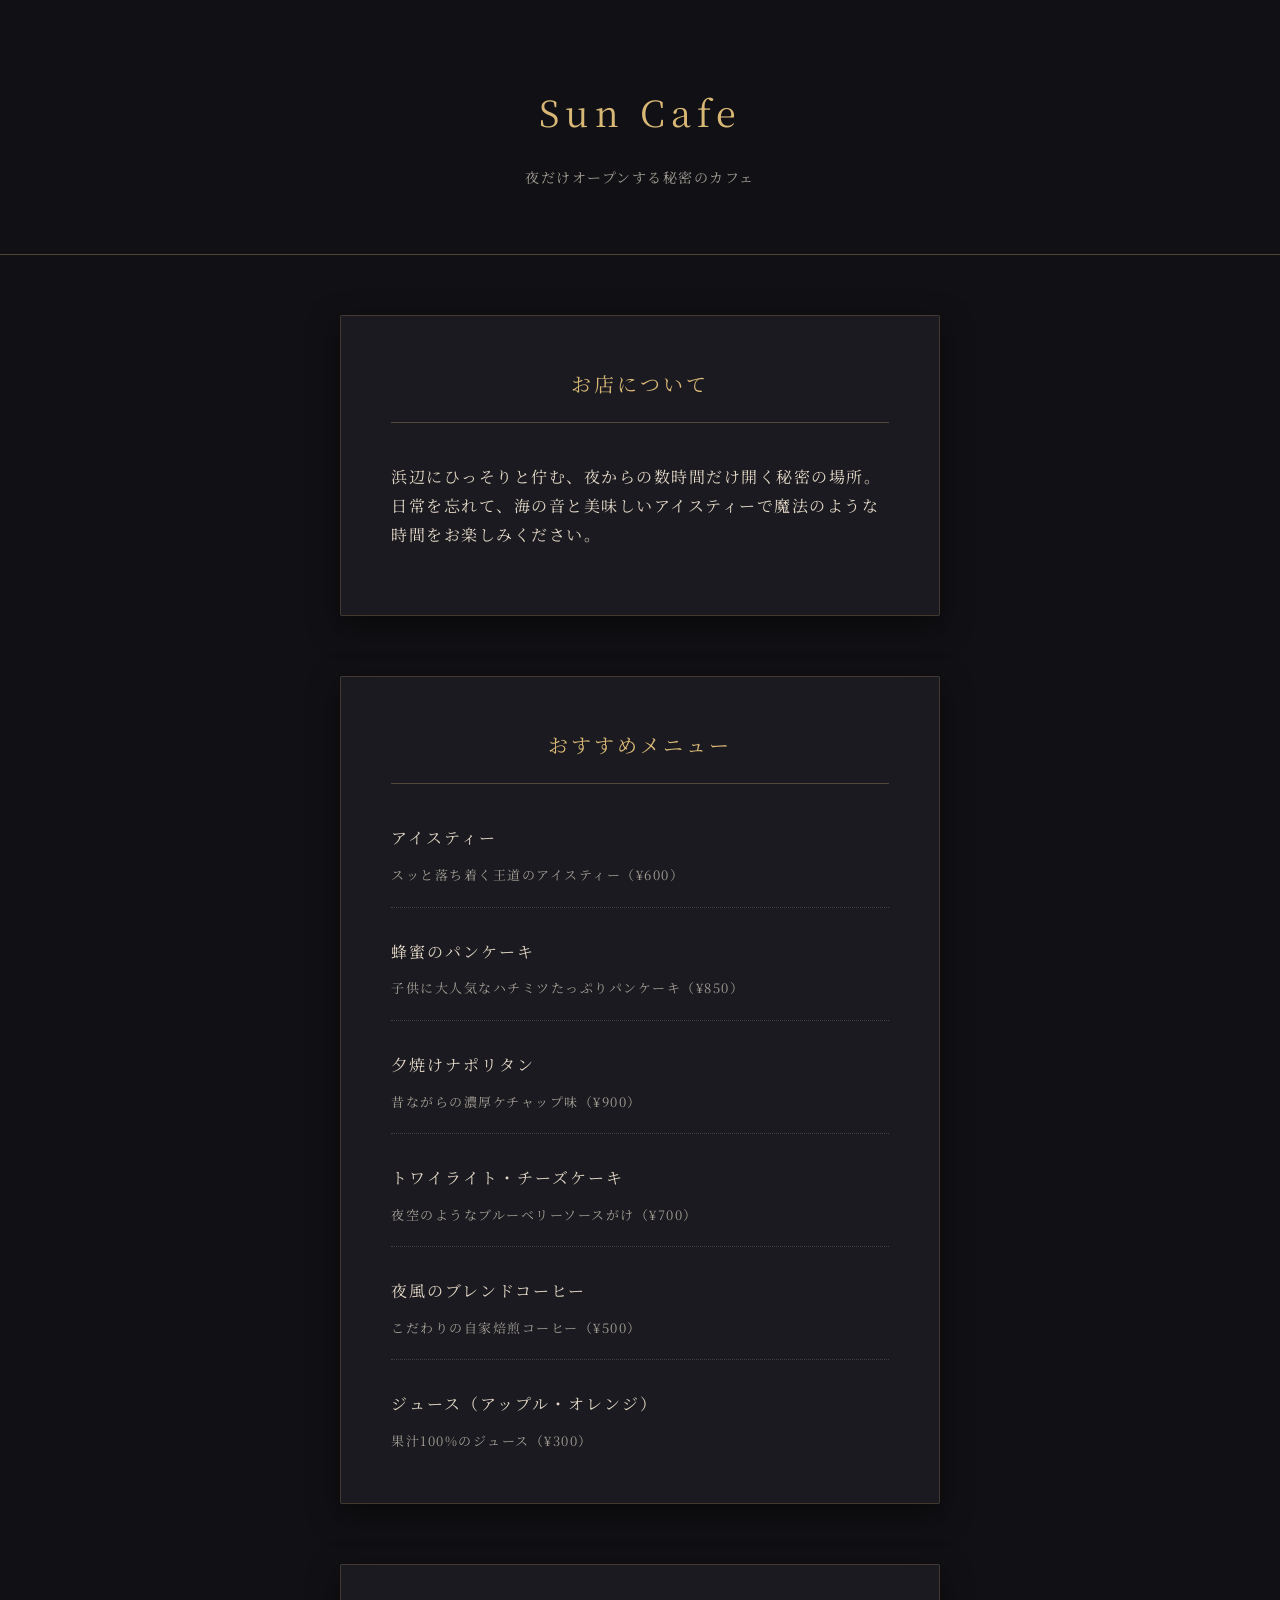
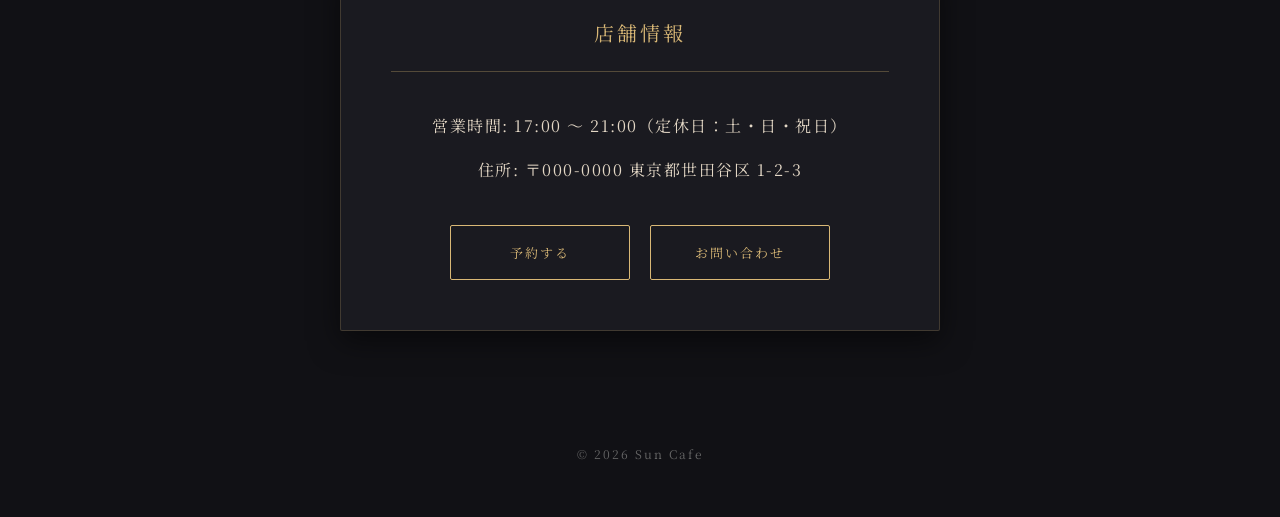
==== index.html @ 41adfcc7 "Rename cafe-site-v1.html to index.html" ====
<!DOCTYPE html>
<html lang="ja">
<head>
  <meta charset="UTF-8">
  <title>Sun Cafe - 架空のカフェ</title>
  <link href="https://fonts.googleapis.com/css2?family=Noto+Serif+JP:wght@400&display=swap" rel="stylesheet">
  <link rel="stylesheet" href="style.css">
</head>
<body>

  <!-- お店の看板 -->
  <header class="header">
    <h1>Sun Cafe</h1>
    <p>夜だけオープンする秘密のカフェ</p>
  </header>

  <!-- お店の特徴 -->
  <section class="feature-box">
    <h2>お店について</h2>
    <p>浜辺にひっそりと佇む、夜からの数時間だけ開く秘密の場所。<br>日常を忘れて、海の音と美味しいアイスティーで魔法のような時間をお楽しみください。</p>
  </section>

  <!-- メニュー部分 -->
  <main class="menu-box">
    <h2>おすすめメニュー</h2>
    
    <div class="item">
      <h3>アイスティー</h3>
      <p>スッと落ち着く王道のアイスティー（¥600）</p>
    </div>
    
    <div class="item">
      <h3>蜂蜜のパンケーキ</h3>
      <p>子供に大人気なハチミツたっぷりパンケーキ（¥850）</p>
    </div>

    <div class="item">
      <h3>夕焼けナポリタン</h3>
      <p>昔ながらの濃厚ケチャップ味（¥900）</p>
    </div>

    <div class="item">
      <h3>トワイライト・チーズケーキ</h3>
      <p>夜空のようなブルーベリーソースがけ（¥700）</p>
    </div>

    <div class="item">
      <h3>夜風のブレンドコーヒー</h3>
      <p>こだわりの自家焙煎コーヒー（¥500）</p>
    </div>

    <div class="item">
      <h3>ジュース（アップル・オレンジ）</h3>
      <p>果汁100%のジュース（¥300）</p>
    </div>
  </main>

  <!-- 店舗情報 -->
  <section class="info-box">
    <h2>店舗情報</h2>
    <p>営業時間: 17:00 〜 21:00（定休日：土・日・祝日）</p>
    <p>住所: 〒000-0000 東京都世田谷区 1-2-3</p>
    
    <!-- 2つのボタンを横に並べるためのグループ -->
    <div class="btn-group">
      <a href="#" class="btn">予約する</a>
      <a href="#" class="btn">お問い合わせ</a>
    </div>
  </section>

  <!-- フッター -->
  <footer class="footer">
    <p>© 2026 Sun Cafe</p>
  </footer>

</body>
</html>
---- style.css ----
*, *::before, *::after {
  box-sizing: border-box;
}

/* サイト全体の基本設定 */
body {
  background-color:#111115;
  color: #e4d8c6;
  font-family: 'Noto Serif JP', serif;
  margin: 0;
  letter-spacing: 1.5px; /* 文字の間隔をさらに広げてゆったりと */
  line-height: 1.8; /* 行と行の隙間を広げる */
}

/* お店の看板デザイン */
.header {
  background-color: transparent;
  color: #d9b876;
  text-align: center;
  padding: 80px 20px 50px; /* 上下の余白を増やして優雅に */
  border-bottom: 1px solid rgba(217, 184, 118, 0.3);
}

.header h1 {
  margin: 0;
  font-size: 36px;
  font-weight: normal;
  letter-spacing: 6px; /* タイトルの文字間隔を大きく */
}

.header p {
  font-size: 14px;
  color: #a49e94;
  margin-top: 20px;
}

/* 枠組みのデザイン（特徴・メニュー・店舗情報） */
.feature-box, .menu-box, .info-box {
  background-color: #1a1a20;
  width: 80%;
  max-width: 600px;
  margin: 60px auto; /* 箱と箱の間のスキマを広げる */
  padding: 50px; /* 箱の内側のスキマを広げる */
  border: 1px solid rgba(217, 184, 118, 0.2);
  border-radius: 2px;
  box-shadow: 0 10px 30px rgba(0, 0, 0, 0.5);
}

/* 各箱の「見出し」デザイン */
h2 {
  color: #d9b876;
  text-align: center;
  font-weight: normal;
  font-size: 20px;
  border-bottom: 1px solid rgba(217, 184, 118, 0.3);
  padding-bottom: 20px;
  margin-top: 0;
  margin-bottom: 40px; /* 見出しの下のスキマを広げる */
  letter-spacing: 3px;
}

/* 各メニューの並び */
.item {
  background-color: transparent;
  padding: 0;
  margin-bottom: 30px; /* メニュー同士のスキマを広げる */
  border-bottom: 1px dotted rgba(228, 216, 198, 0.2);
  padding-bottom: 20px;
}

.item:last-child {
  border-bottom: none;
  margin-bottom: 0;
  padding-bottom: 0;
}

.item h3 {
  margin: 0 0 10px 0;
  color: #e4d8c6;
  font-size: 16px;
  font-weight: normal;
  letter-spacing: 2px;
}

.item p {
  margin: 0;
  font-size: 13px;
  color: #a49e94;
}

/* 店舗情報の文字 */
.info-box p {
  text-align: center; /* 住所などを中央揃えにして美しく */
  margin-bottom: 15px;
}

/* 🚀 ボタンを横に並べるための設定（新規追加） */
.btn-group {
  display: flex; /* 中身を横並びにする魔法の指示 */
  justify-content: center; /* 中央に寄せる */
  gap: 20px; /* ボタンとボタンの隙間 */
  margin-top: 40px;
}

/* ボタンのデザイン（共通） */
.btn {
  display: block;
  width: 180px; /* ボタンの横幅を同じサイズに統一 */
  background-color: transparent;
  color: #d9b876;
  text-align: center;
  text-decoration: none;
  padding: 15px 0;
  border: 1px solid #d9b876;
  border-radius: 2px;
  transition: all 0.4s ease;
  letter-spacing: 2px;
  font-size: 13px;
}

.btn:hover {
  background-color: #d9b876;
  color: #111115;
  box-shadow: 0 0 15px rgba(217, 184, 118, 0.3);
}

/* 一番下のフッターデザイン */
.footer {
  text-align: center;
  padding: 40px 20px;
  font-size: 12px;
  color: #666666;
  letter-spacing: 2px;
}

@media (max-width: 600px) {
  
  /* 1. ヘッダーの文字と余白をスマホサイズに微調整 */
  .header {
    padding: 50px 15px 30px;
  }
  .header h1 {
    font-size: 28px;
    letter-spacing: 4px;
  }

  /* 2. 枠組み（メニューや店舗情報）の幅と余白をスマホ最適化 */
  .feature-box, .menu-box, .info-box {
    width: 90%;         /* 画面幅に合わせて少し広げる */
    padding: 30px 20px; /* 余白を狭くして画面からはみ出るのを防ぐ */
    margin: 30px auto;  /* 上下の間隔を詰める */
  }

  /* 3. ボタンを縦並びに変更して押しやすくする */
  .btn-group {
    flex-direction: column; /* 横並びから「縦並び」に変更 */
    align-items: center;   /* 中央に揃える */
    gap: 15px;             /* ボタン同士の上下の隙間 */
  }

  .btn {
    width: 100%;          /* スマホの横幅いっぱいに使う */
    max-width: 240px;     /* 大きくなりすぎないように上限を指定 */
  }
}
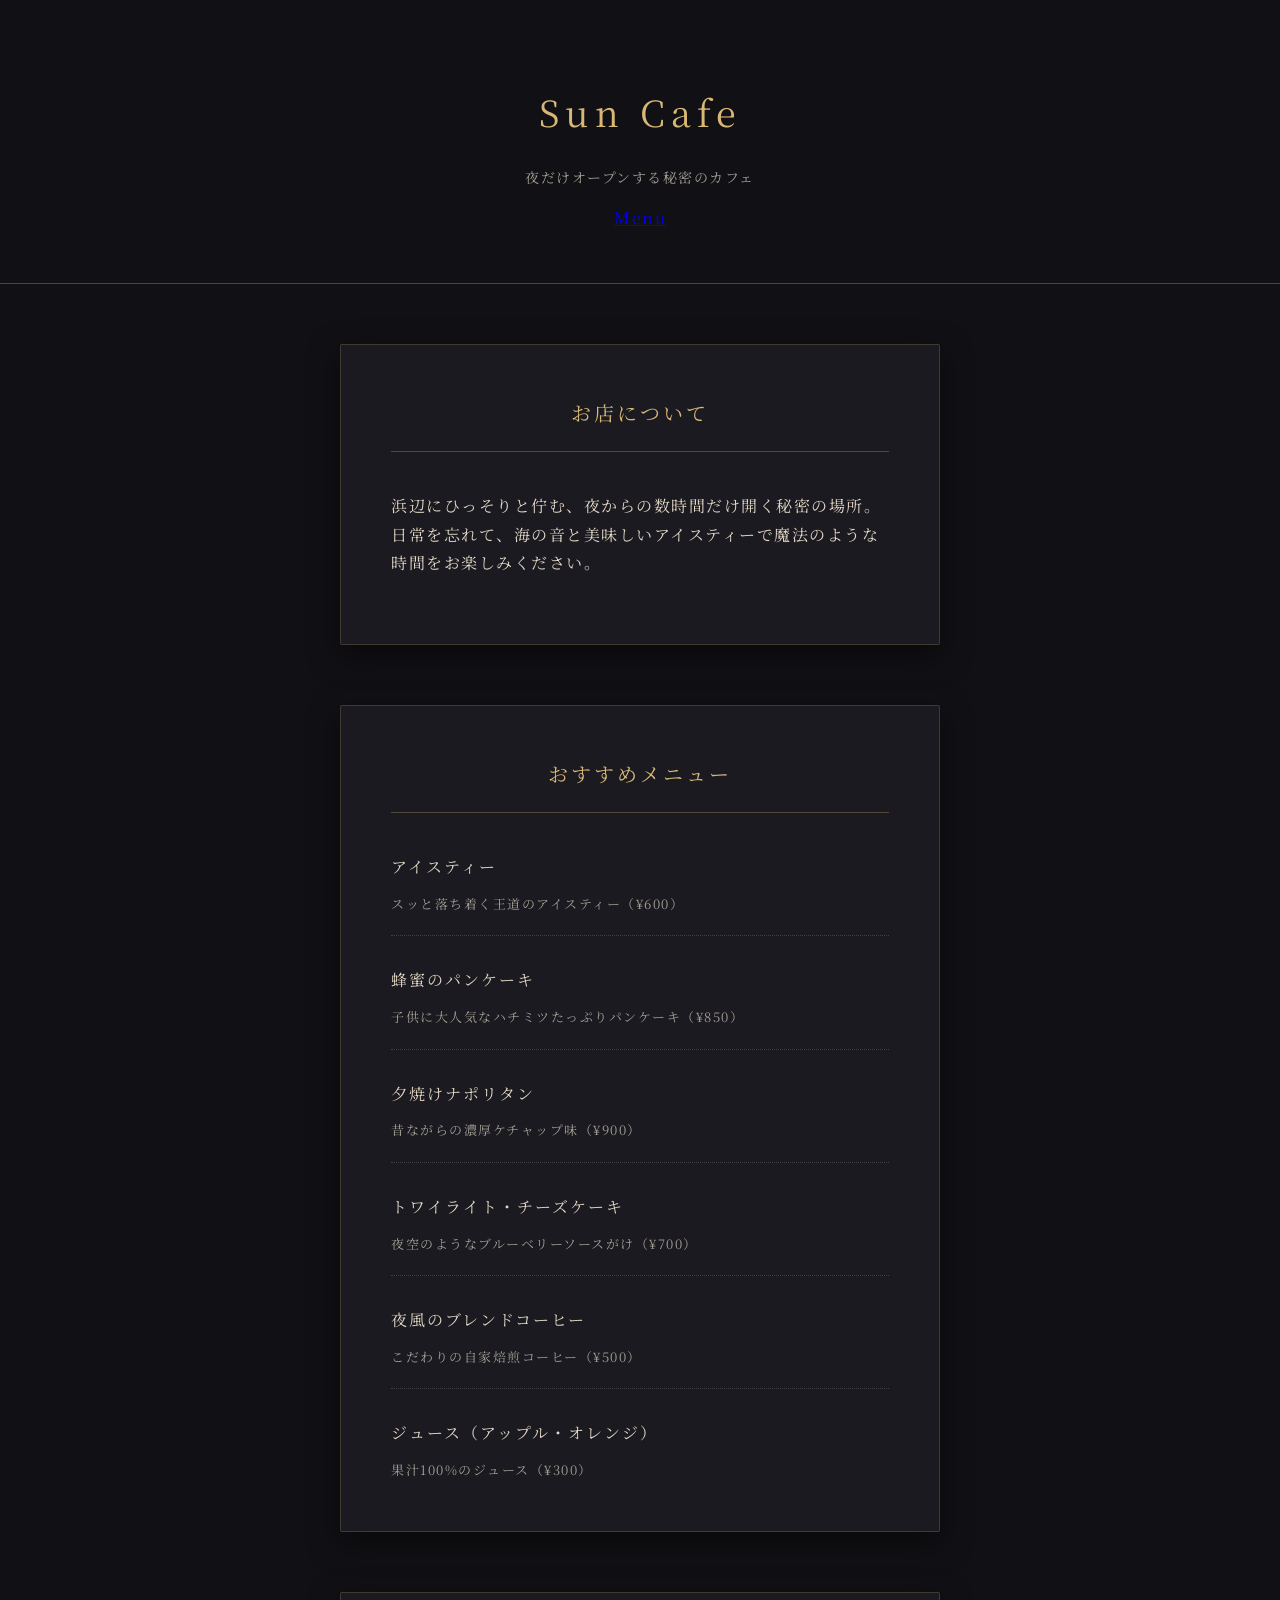
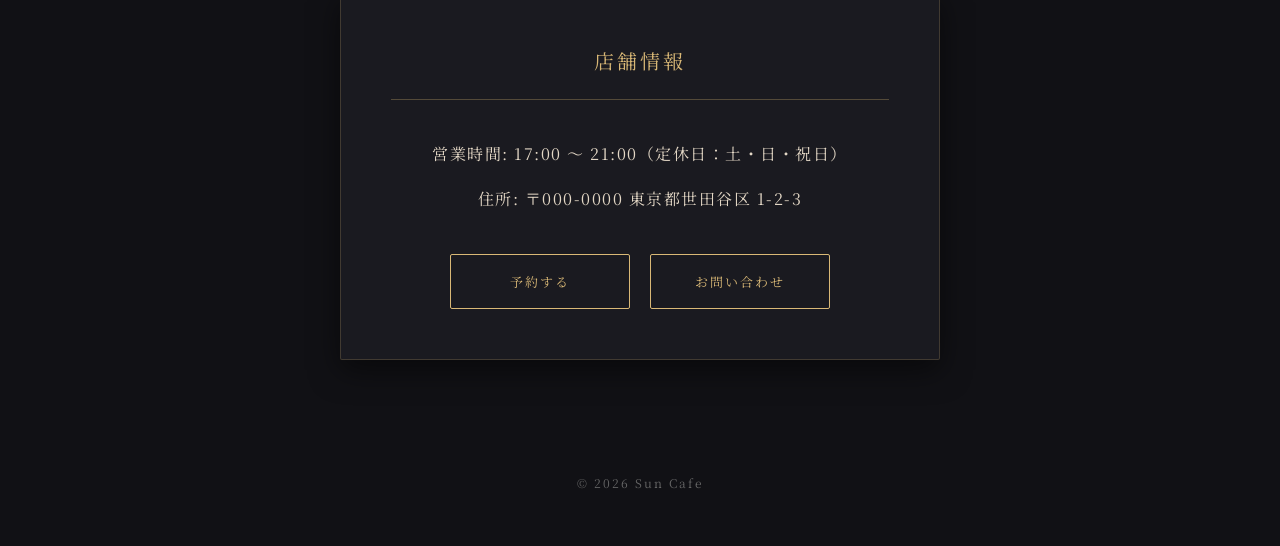
==== commit e8713598: "Update index.html" ====
--- a/index.html
+++ b/index.html
@@ -12,6 +12,9 @@
   <header class="header">
     <h1>Sun Cafe</h1>
     <p>夜だけオープンする秘密のカフェ</p>
+  <nav class="nav-link">
+      <a href="menu.html">Menu</a>
+    </nav>
   </header>
 
   <!-- お店の特徴 -->
--- a/style.css
+++ b/style.css
@@ -162,4 +162,38 @@
     width: 100%;          /* スマホの横幅いっぱいに使う */
     max-width: 240px;     /* 大きくなりすぎないように上限を指定 */
   }
-}+}
+/* スマートフォン表示時のみ文字と見出しを大きくする設定 */
+@media (max-width: 600px) {
+
+  /* --- 前回のスマホ設定（ボタンの縦並びなど）の下に追記 --- */
+
+  /* 本文全体の基本文字サイズ */
+  body {
+    font-size: 16px;
+  }
+
+  /* 各エリアの説明文（元の13〜14pxから15pxへ拡大） */
+  .header p,
+  .feature-box p,
+  .item p,
+  .info-box p {
+    font-size: 15px;
+  }
+
+  /* 看板タイトル（元の28pxから32pxへ拡大） */
+  .header h1 {
+    font-size: 32px;
+  }
+
+  /* エリアの見出し「お店について」など（元の20pxから22pxへ拡大） */
+  h2 {
+    font-size: 22px;
+  }
+
+  /* メニュー名「アイスティー」など（元の16pxから18pxへ拡大） */
+  .item h3 {
+    font-size: 18px;
+  }
+
+}
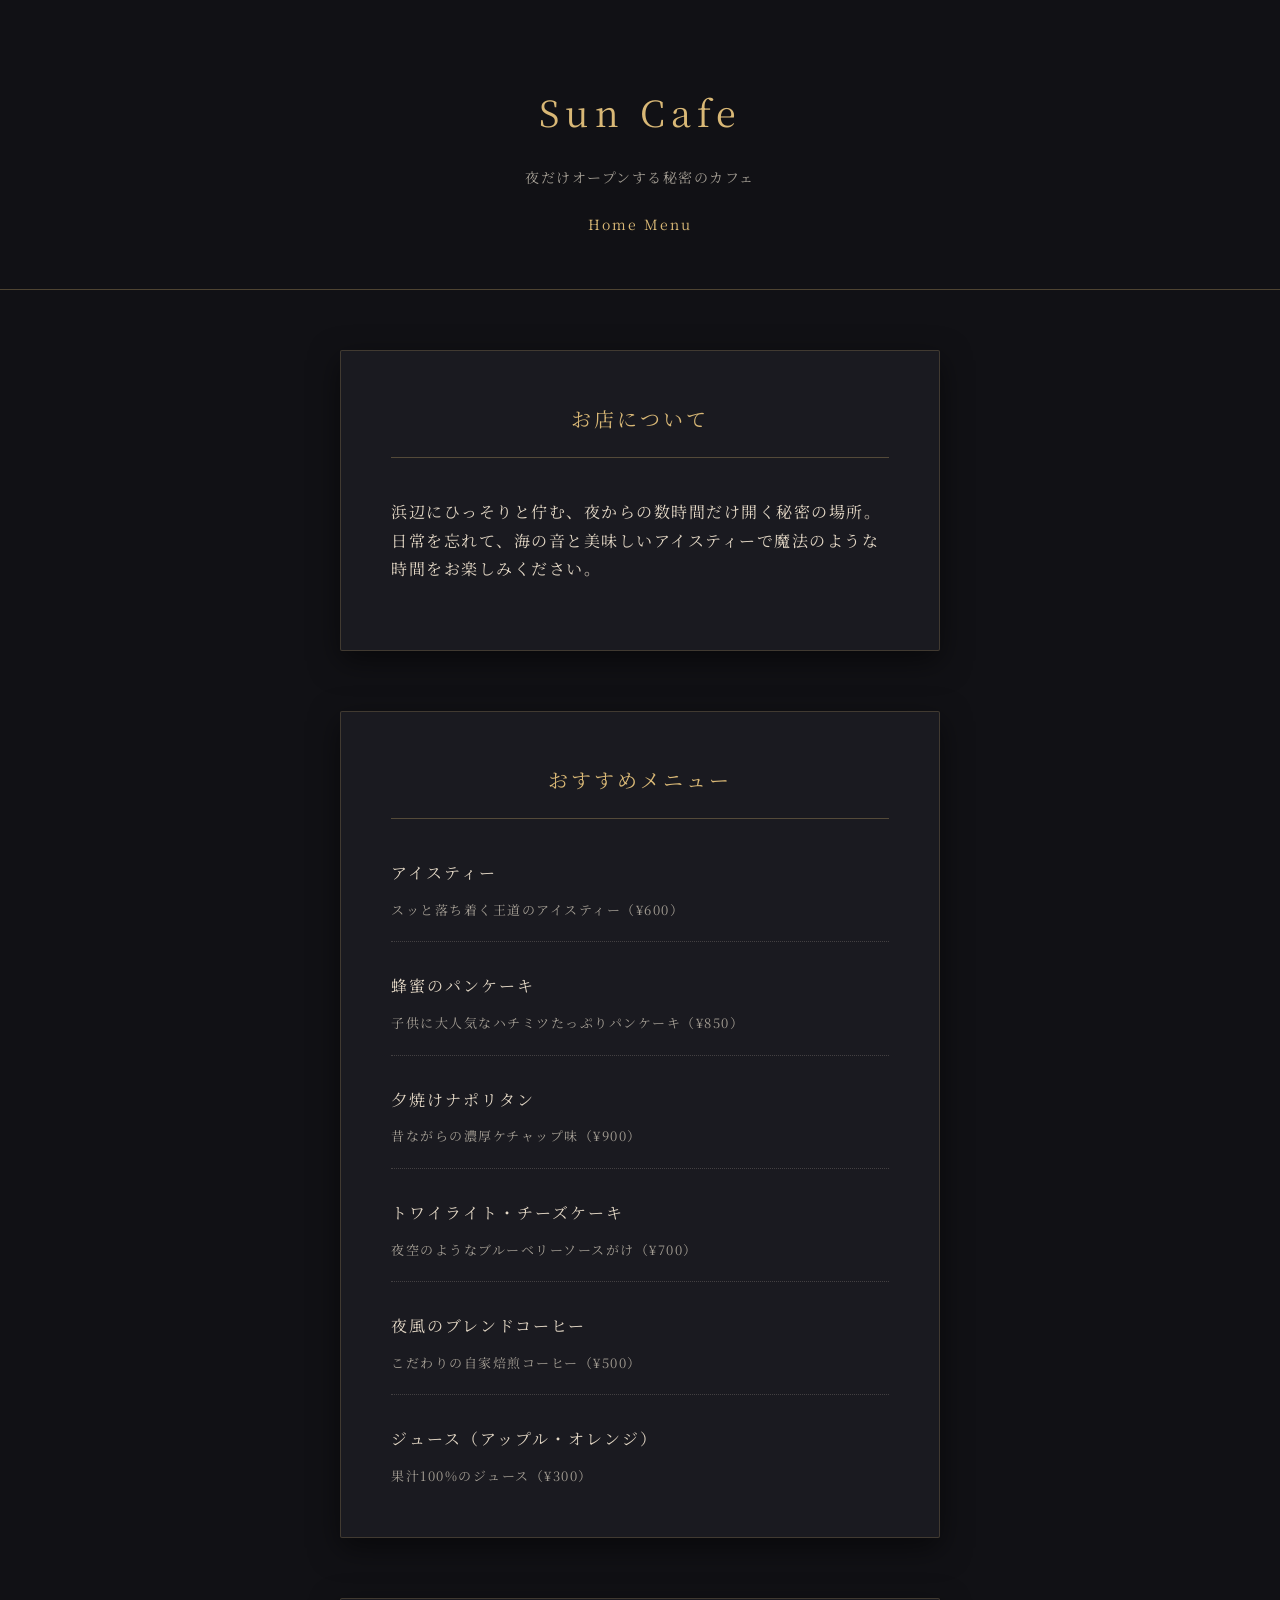
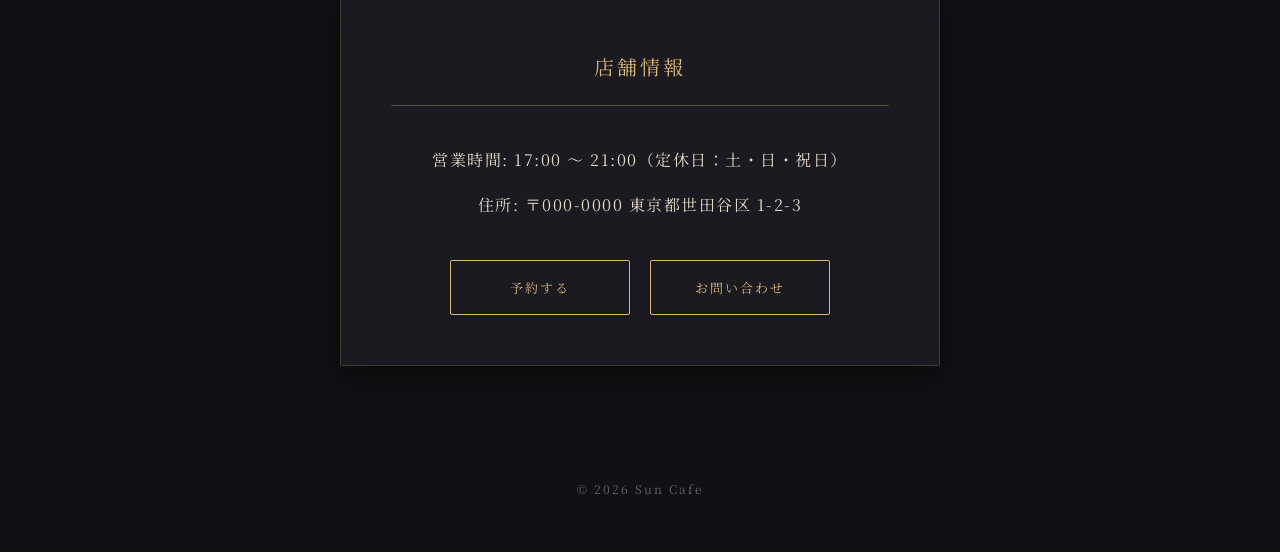
==== commit 59c1df7e: "Update index.html" ====
--- a/index.html
+++ b/index.html
@@ -13,6 +13,7 @@
     <h1>Sun Cafe</h1>
     <p>夜だけオープンする秘密のカフェ</p>
   <nav class="nav-link">
+      <a href="index.html">Home</a>
       <a href="menu.html">Menu</a>
     </nav>
   </header>
--- a/style.css
+++ b/style.css
@@ -197,3 +197,21 @@
   }
 
 }
+/* ヘッダーの中にあるMenuリンクのデザイン */
+.nav-link {
+  margin-top: 20px;
+}
+
+.nav-link a {
+  color: #d9b876; /* 上品なゴールド */
+  text-decoration: none; /* 下線を消す */
+  font-size: 14px;
+  letter-spacing: 2px;
+  border-bottom: 1px solid transparent;
+  transition: border-bottom 0.3s ease;
+}
+
+/* マウスを乗せたときに下線がフワッと浮かび上がる */
+.nav-link a:hover {
+  border-bottom: 1px solid #d9b876;
+}
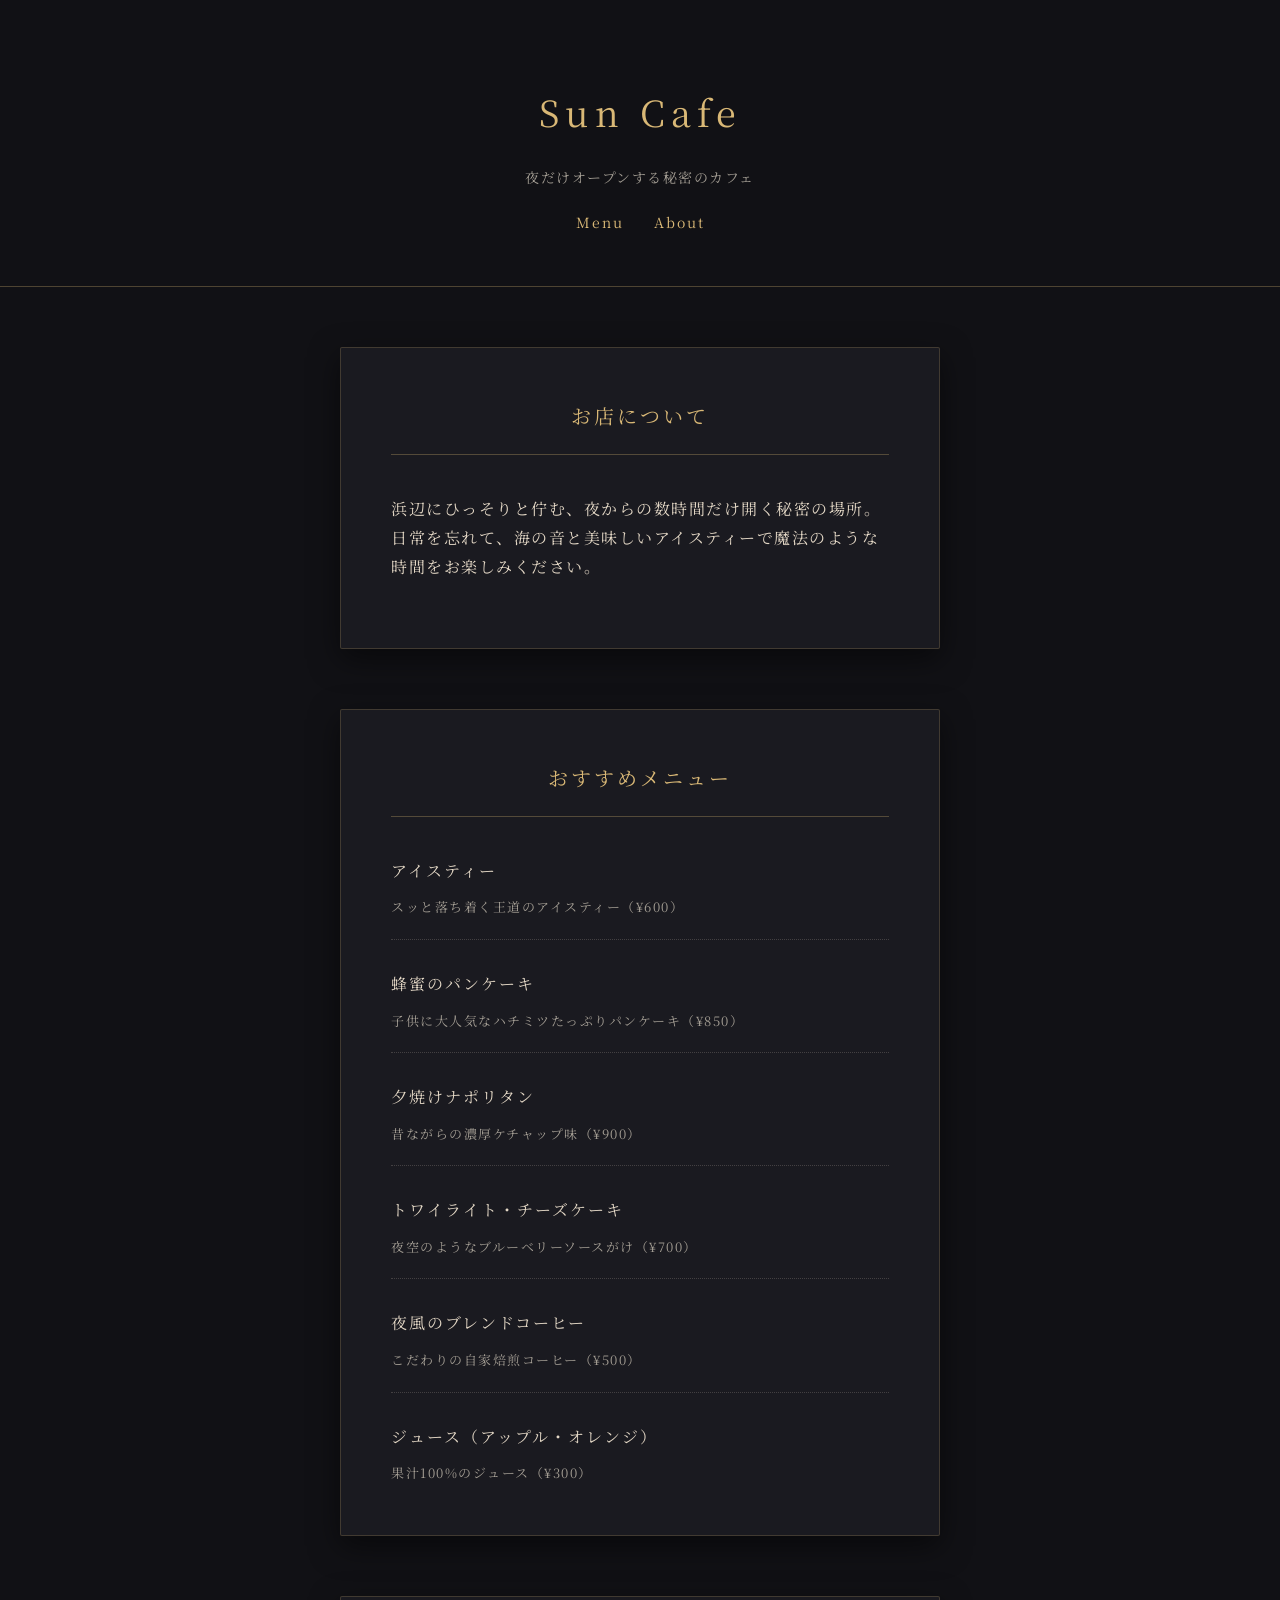
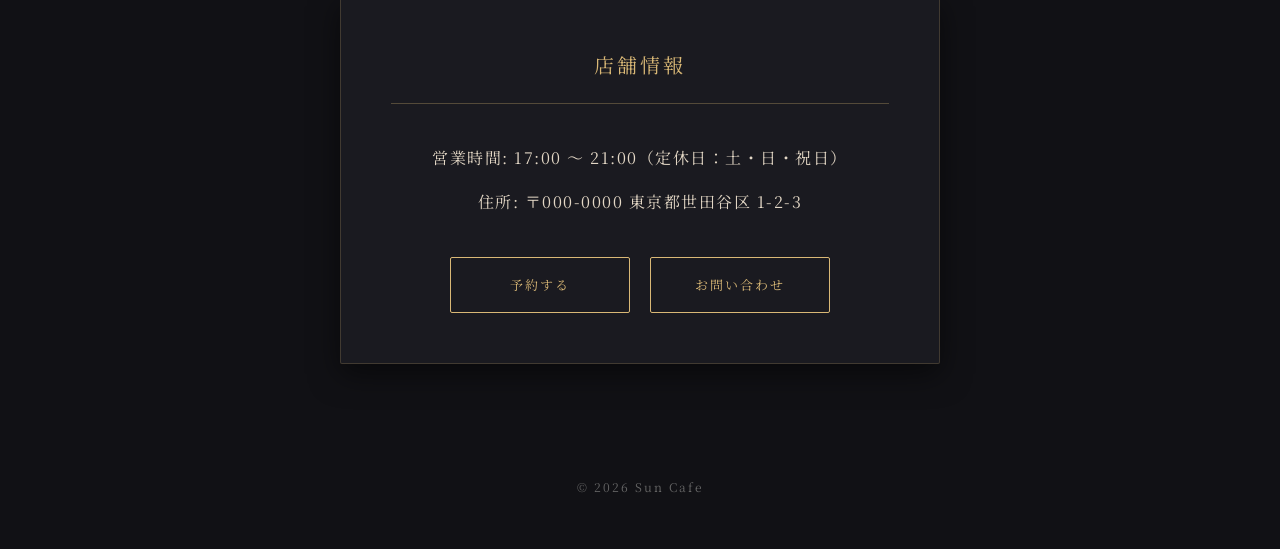
==== commit c168ecdb: "Update index.html" ====
--- a/index.html
+++ b/index.html
@@ -13,8 +13,8 @@
     <h1>Sun Cafe</h1>
     <p>夜だけオープンする秘密のカフェ</p>
   <nav class="nav-link">
-      <a href="index.html">Home</a>
       <a href="menu.html">Menu</a>
+    <a href="about.html">About</a>
     </nav>
   </header>
 
--- a/style.css
+++ b/style.css
@@ -197,18 +197,27 @@
   }
 
 }
-/* ヘッダーの中にあるMenuリンクのデザイン */
+/* ヘッダーの中にあるナビゲーション全体の設定 */
 .nav-link {
   margin-top: 20px;
-}
-
+  display: flex;         /* 横並びにする */
+  justify-content: center; /* 中央に寄せる */
+  gap: 30px;             /* HomeとMenuの間の隙間 */
+}
+
+/* リンクのデザイン */
 .nav-link a {
-  color: #d9b876; /* 上品なゴールド */
-  text-decoration: none; /* 下線を消す */
+  color: #d9b876;
+  text-decoration: none;
   font-size: 14px;
   letter-spacing: 2px;
   border-bottom: 1px solid transparent;
   transition: border-bottom 0.3s ease;
+}
+
+/* マウスを乗せたときに下線が浮かび上がる */
+.nav-link a:hover {
+  border-bottom: 1px solid #d9b876;
 }
 
 /* マウスを乗せたときに下線がフワッと浮かび上がる */
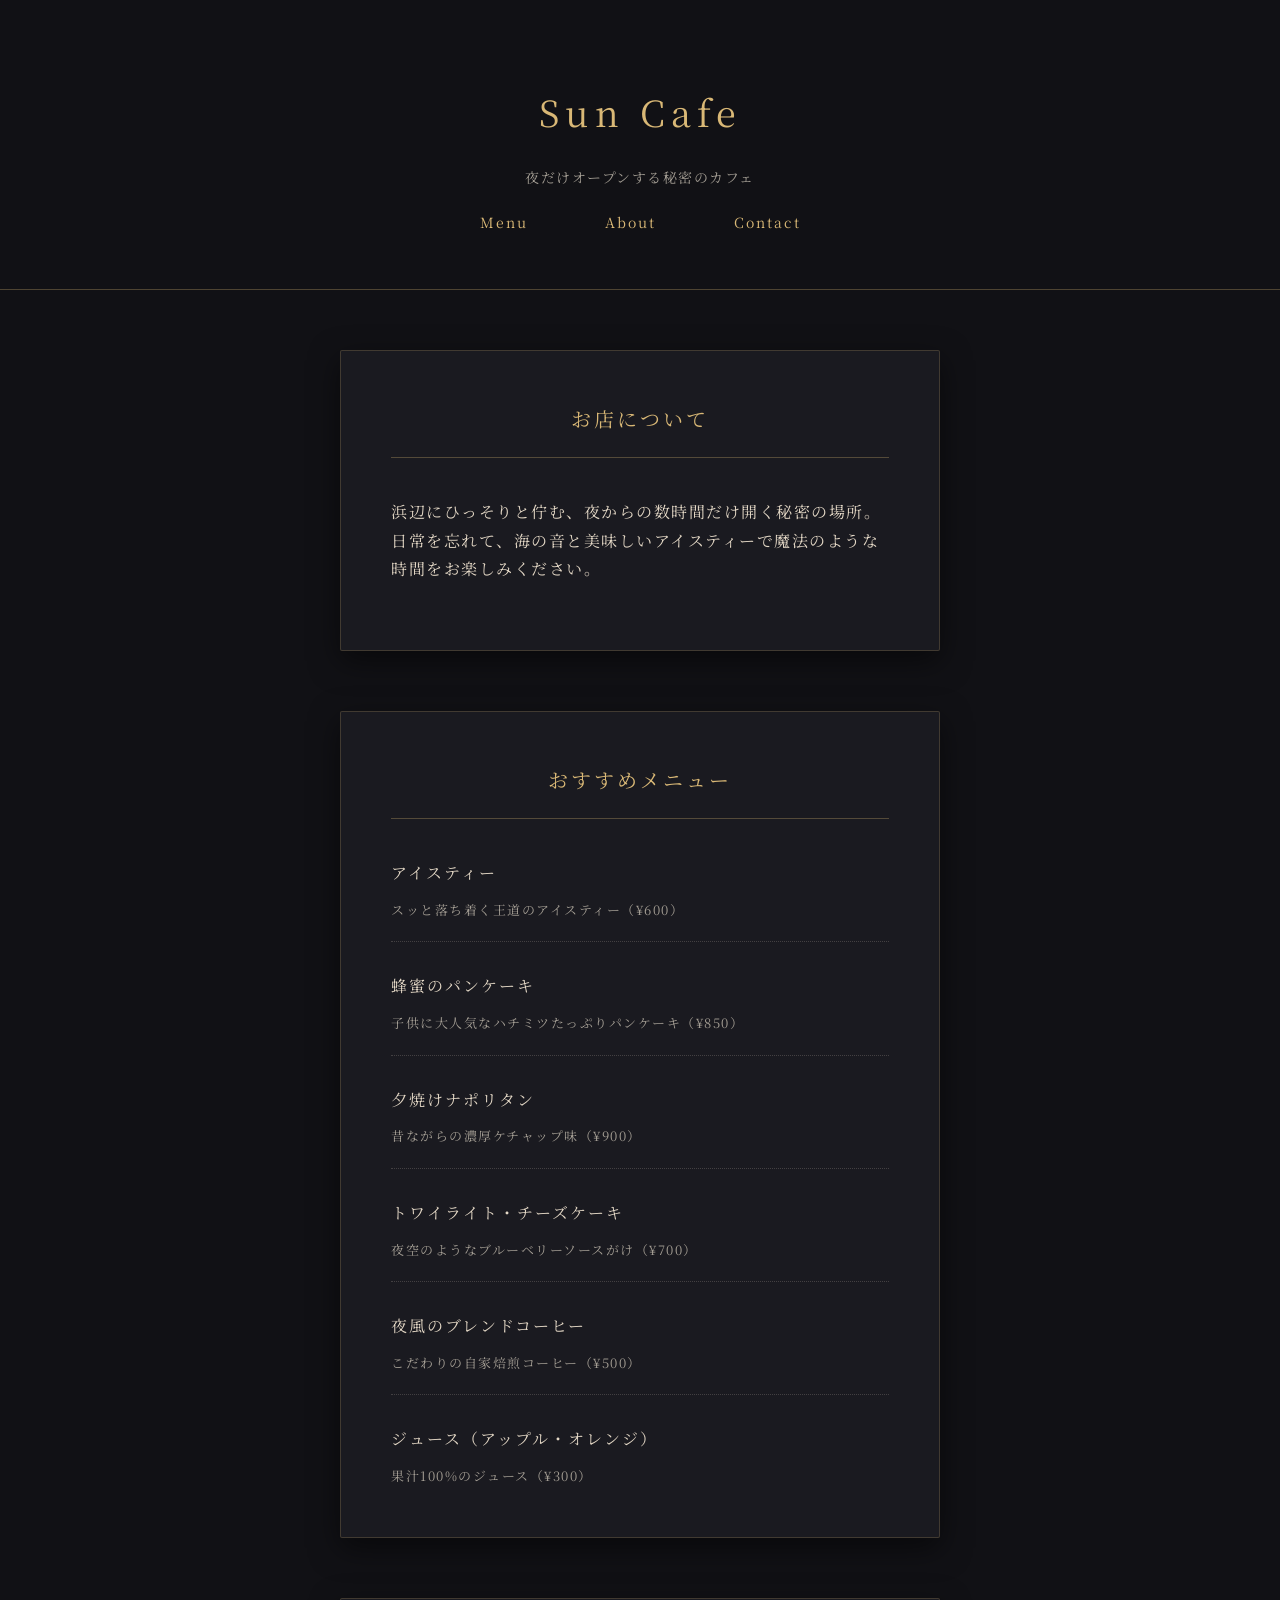
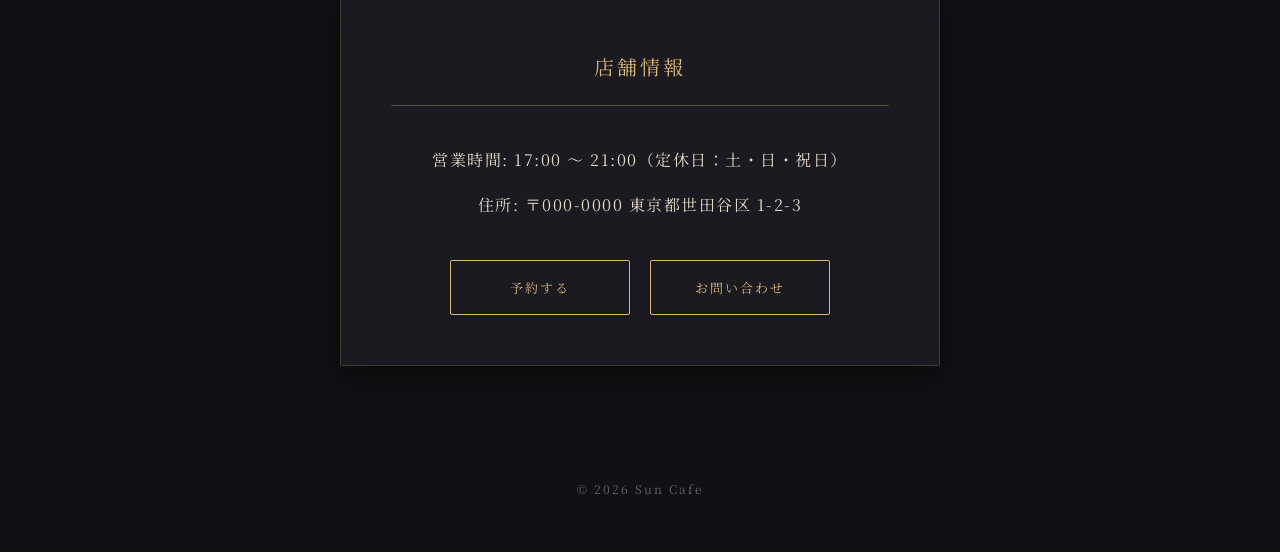
==== commit 83b427b9: "Update index.html" ====
--- a/index.html
+++ b/index.html
@@ -14,7 +14,8 @@
     <p>夜だけオープンする秘密のカフェ</p>
   <nav class="nav-link">
       <a href="menu.html">Menu</a>
-    <a href="about.html">About</a>
+    　<a href="about.html">About</a>
+    　<a href="contact.html">Contact</a>
     </nav>
   </header>
 
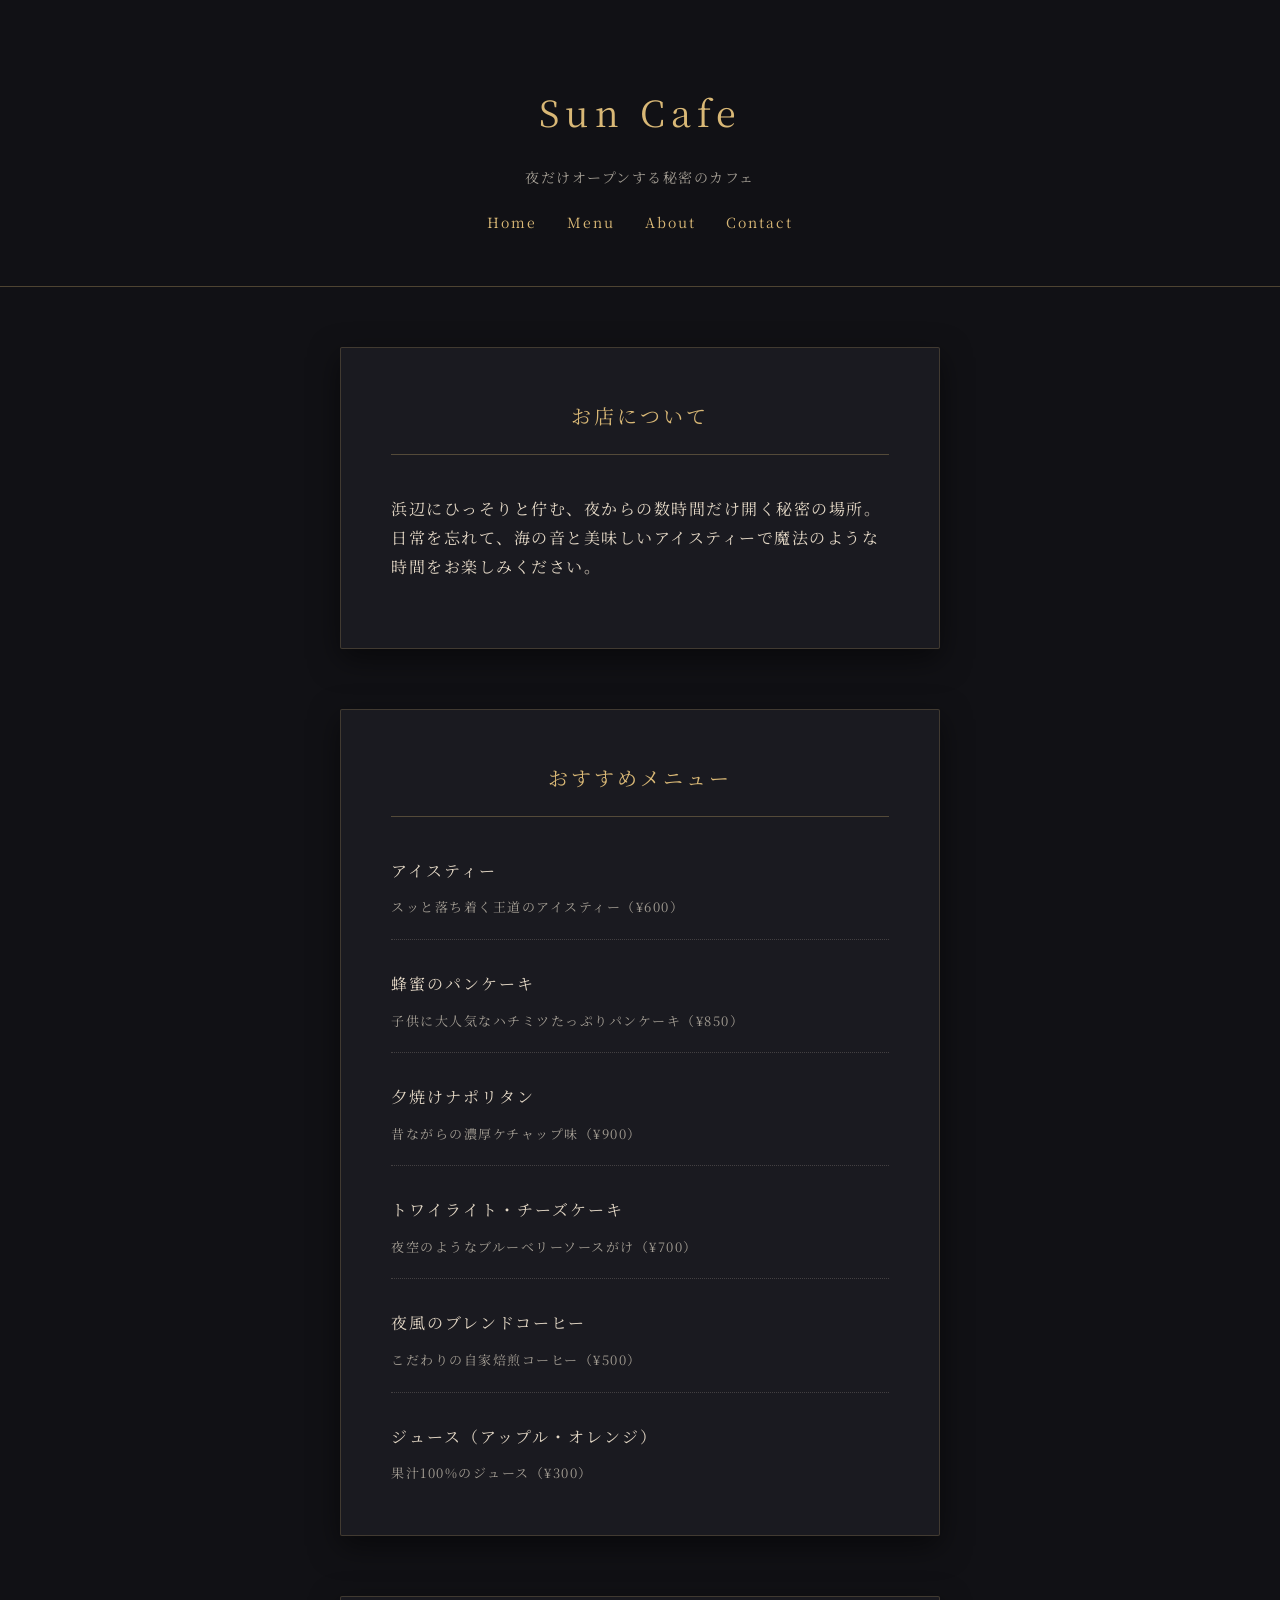
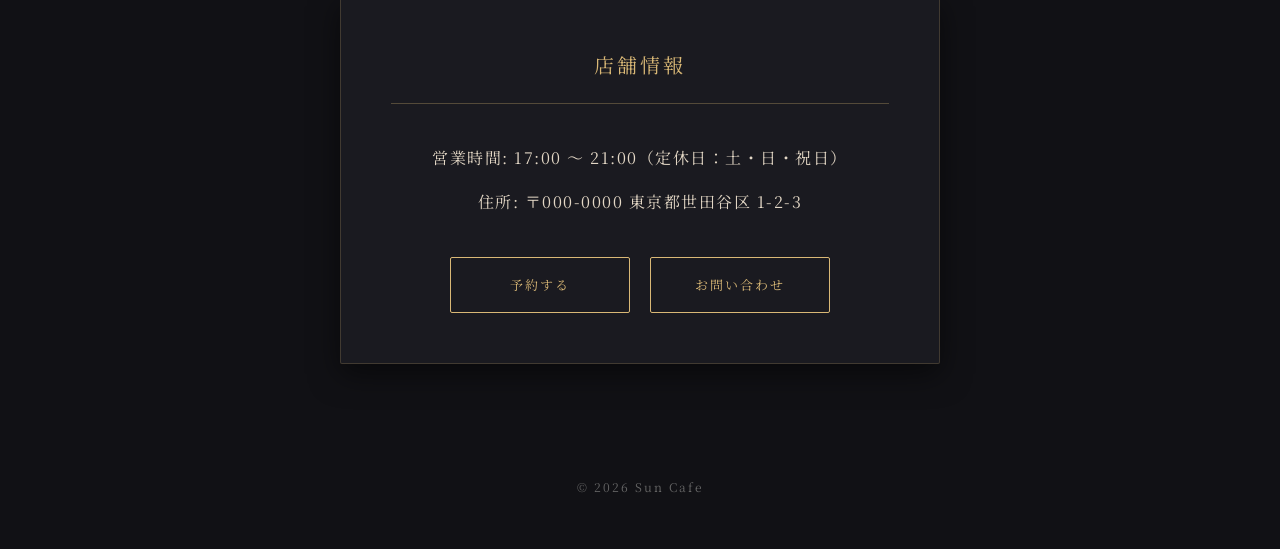
==== commit 39985f99: "Update index.html" ====
--- a/index.html
+++ b/index.html
@@ -13,9 +13,10 @@
     <h1>Sun Cafe</h1>
     <p>夜だけオープンする秘密のカフェ</p>
   <nav class="nav-link">
-      <a href="menu.html">Menu</a>
-    　<a href="about.html">About</a>
-    　<a href="contact.html">Contact</a>
+    <a href="index.html">Home</a>
+    <a href="menu.html">Menu</a>
+    <a href="about.html">About</a>
+    <a href="contact.html">Contact</a>
     </nav>
   </header>
 
